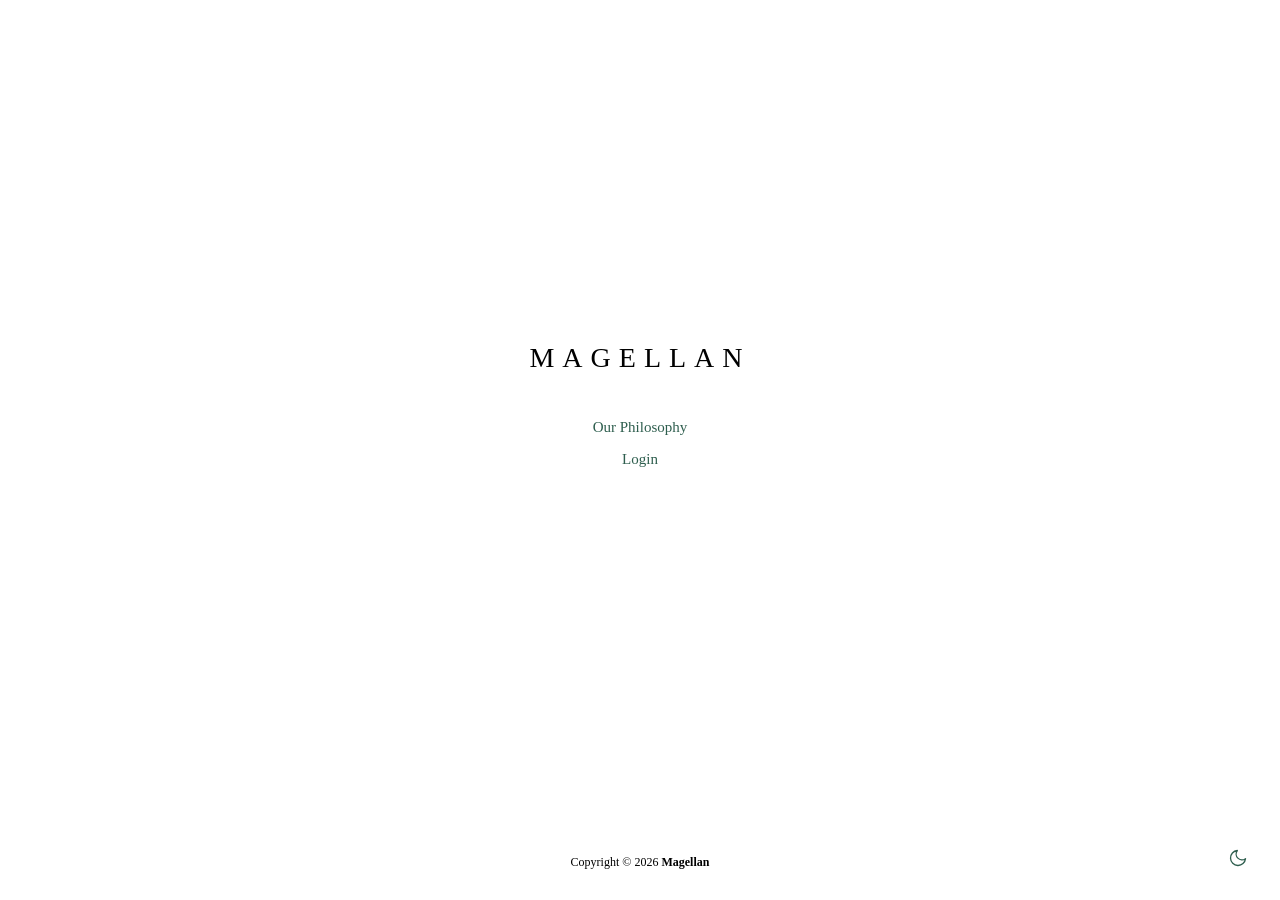
==== index.html @ 76f4eacd "tweaks" ====
<!DOCTYPE html>
<html lang="en">
<head>
    <meta charset="UTF-8">
    <meta name="viewport" content="width=device-width, initial-scale=1.0">
    <title>Magellan</title>
    <link rel="icon" type="image/png" href="favicon.png">
    <link rel="icon" type="image/x-icon" href="favicon.ico">
    <link rel="apple-touch-icon" href="apple-touch-icon.png">
    <meta property="og:title" content="Magellan">
    <meta property="og:description" content="Venture Capital">
    <meta property="og:image" content="https://magellanholdings.co/og-image.png">
    <meta property="og:type" content="website">
    <meta name="description" content="Magellan - Venture Capital">
    <script>(function(){try{var t=localStorage.getItem('magellan-theme');if(!t){t=(window.matchMedia&&window.matchMedia('(prefers-color-scheme: dark)').matches)?'dark':'light';}document.documentElement.setAttribute('data-theme',t);}catch(e){}})();</script>
    <link rel="stylesheet" href="theme.css">
    <style>
        html, body {
            height: 100%;
            margin: 0;
        }
        body {
            font-family: 'Times New Roman', Times, serif;
            background-color: var(--bg);
            color: var(--text);
            display: flex;
            align-items: flex-start;
            justify-content: center;
        }
        .wrapper {
            max-width: 800px;
            width: 100%;
            padding: 38vh 20px 20px;
        }
        .header {
            text-align: center;
            margin-bottom: 10px;
        }
        .header img {
            width: 160px;
            margin-bottom: 10px;
            border: none;
            outline: none;
        }
        .header img[alt]:after {
            display: none;
        }
        .header h1 {
            font-size: 28px;
            font-weight: normal;
            letter-spacing: 8px;
            margin: 0;
        }
        .links {
            text-align: center;
            padding: 20px 0;
            font-size: 15px;
        }
        .links a {
            color: var(--accent);
        }
        .links a:visited {
            color: var(--accent-hover);
        }
        .footer {
            position: fixed;
            bottom: 30px;
            left: 0;
            right: 0;
            text-align: center;
            font-size: 12px;
        }
        .footer a {
            color: var(--accent);
        }
        .footer p {
            margin: 0;
        }
    </style>
    <script src="site.js" defer></script>
</head>
<body>

<div class="wrapper">

<div class="header">
    <h1>MAGELLAN</h1>
</div>

<div class="links">
    <p><a href="philosophy.html">Our Philosophy</a></p>
    <p style="margin-top: 15px;"><a href="lp.html">Login</a></p>
</div>

<div class="footer">
    <p>Copyright &copy; 2026 <b>Magellan</b></p>
</div>

</div>

</body>
</html>
---- theme.css ----
/* ── Magellan shared theme ──────────────────────────────────────────────
   Light/dark color variables + floating audio & theme controls.
   Included on index.html, philosophy.html and lp.html.               */

:root,
:root[data-theme="light"] {
    --bg: #ffffff;
    --surface: #ffffff;
    --text: #000000;
    --text-muted: #555555;
    --text-faint: #999999;
    --accent: #2e5e4e;
    --accent-hover: #3a6b5a;
    --accent-soft-bg: #eef5f2;
    --border: #dddddd;
    --border-soft: #eeeeee;
    --border-fainter: #f0f0f0;
    --input-border: #cccccc;
    --on-accent: #ffffff;
    --status-seen-text: #777777;
    --status-seen-border: #bbbbbb;
    --status-seen-bg: #f5f5f5;
    --btn-outline-hover: #f5f5f5;
    --error: #aa3333;
    --control-shadow: rgba(0, 0, 0, 0.12);
}

:root[data-theme="dark"] {
    --bg: #121212;
    --surface: #1b1b1b;
    --text: #e8e8e8;
    --text-muted: #b0b0b0;
    --text-faint: #808080;
    --accent: #6fae97;
    --accent-hover: #8ac3ad;
    --accent-soft-bg: #17241f;
    --border: #333333;
    --border-soft: #2a2a2a;
    --border-fainter: #242424;
    --input-border: #444444;
    --on-accent: #10201a;
    --status-seen-text: #999999;
    --status-seen-border: #555555;
    --status-seen-bg: #262626;
    --btn-outline-hover: #262626;
    --error: #e07a7a;
    --control-shadow: rgba(0, 0, 0, 0.6);
}

html {
    color-scheme: light dark;
}

/* Smooth the flip between modes */
body {
    transition: background-color 0.25s ease, color 0.25s ease;
}

/* Clean, un-underlined links — underline only on hover as a subtle cue */
a {
    text-decoration: none;
}
a:hover {
    text-decoration: underline;
}

/* ── Floating controls ── */
.site-control {
    position: fixed;
    bottom: 20px;
    width: 44px;
    height: 44px;
    border: none;
    background: none;
    color: var(--accent);
    display: flex;
    align-items: center;
    justify-content: center;
    cursor: pointer;
    padding: 0;
    z-index: 1000;
    transition: color 0.2s ease, transform 0.15s ease;
}
.site-control:hover {
    color: var(--accent-hover);
    transform: translateY(-1px);
}
.site-control svg {
    width: 20px;
    height: 20px;
    display: block;
}
#themeControl {
    right: 20px;
}
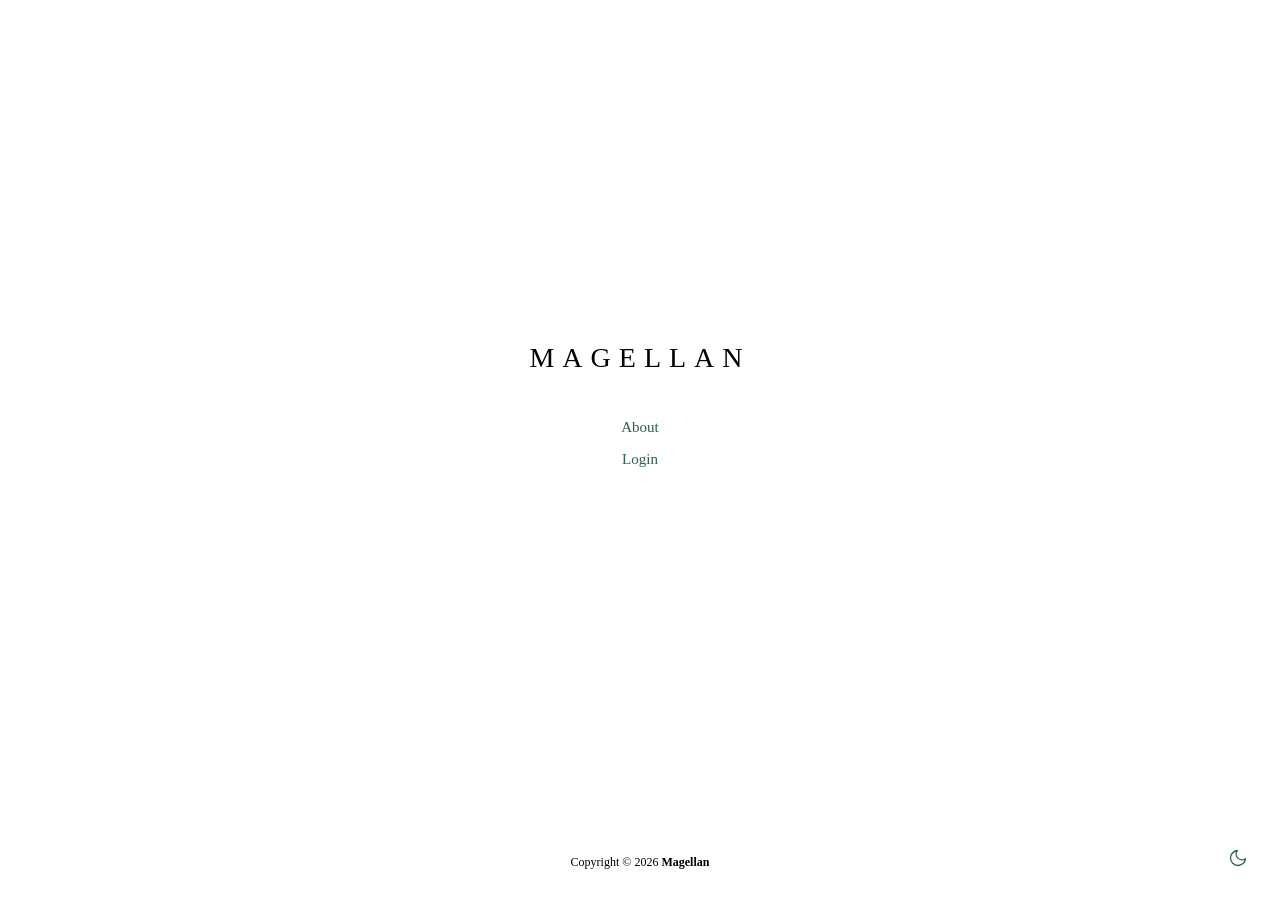
==== commit e9d7d836: "Update index.html" ====
--- a/index.html
+++ b/index.html
@@ -88,7 +88,7 @@
 </div>
 
 <div class="links">
-    <p><a href="philosophy.html">Our Philosophy</a></p>
+    <p><a href="philosophy.html"> About </a></p>
     <p style="margin-top: 15px;"><a href="lp.html">Login</a></p>
 </div>
 
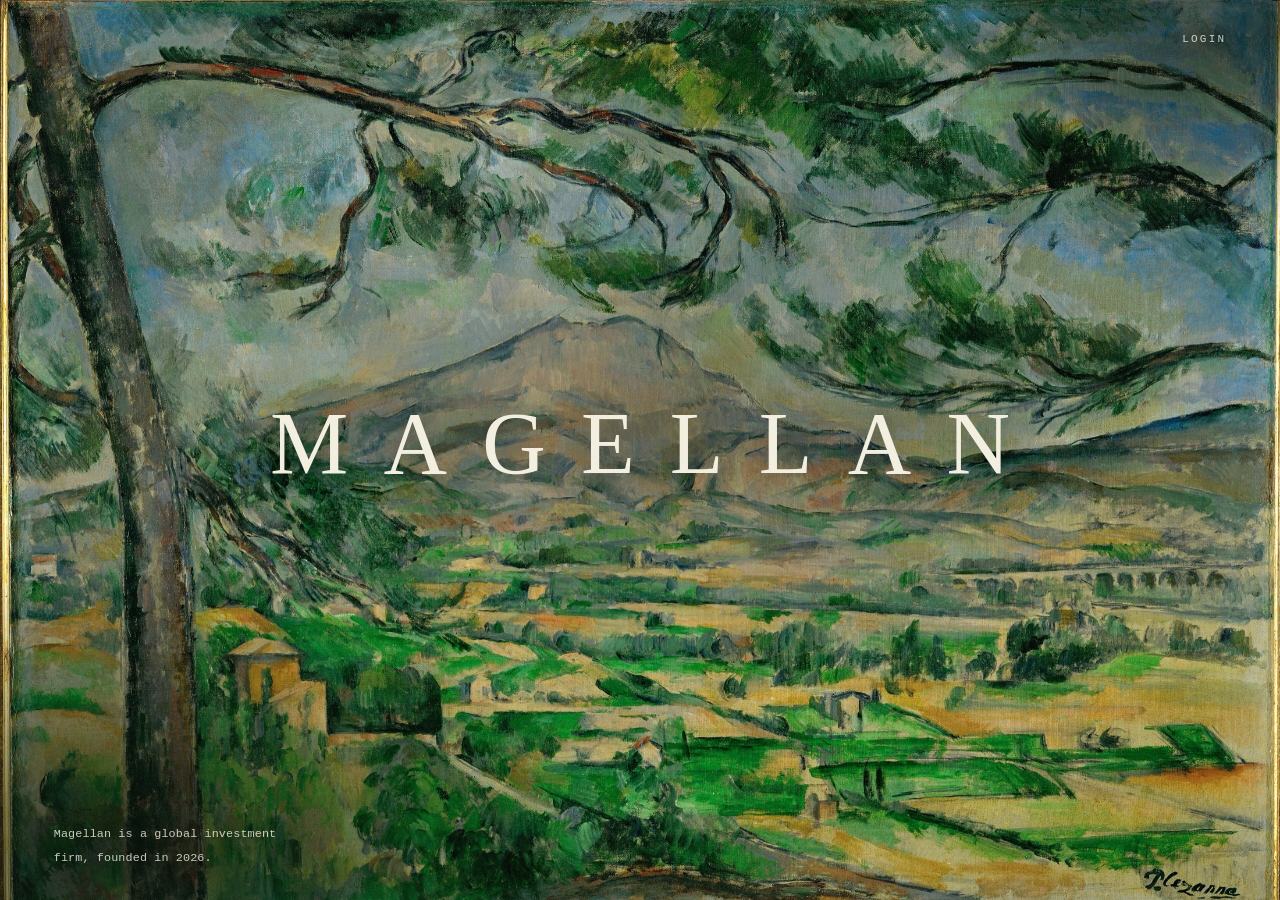
==== commit 1b6893cc: "New site: Cezanne one-pager with interactive wet paint Landing page is now a single full-bleed page " ====
--- a/index.html
+++ b/index.html
@@ -1,102 +1,501 @@
 <!DOCTYPE html>
 <html lang="en">
 <head>
-    <meta charset="UTF-8">
-    <meta name="viewport" content="width=device-width, initial-scale=1.0">
-    <title>Magellan</title>
-    <link rel="icon" type="image/png" href="favicon.png">
-    <link rel="icon" type="image/x-icon" href="favicon.ico">
-    <link rel="apple-touch-icon" href="apple-touch-icon.png">
-    <meta property="og:title" content="Magellan">
-    <meta property="og:description" content="Venture Capital">
-    <meta property="og:image" content="https://magellanholdings.co/og-image.png">
-    <meta property="og:type" content="website">
-    <meta name="description" content="Magellan - Venture Capital">
-    <script>(function(){try{var t=localStorage.getItem('magellan-theme');if(!t){t=(window.matchMedia&&window.matchMedia('(prefers-color-scheme: dark)').matches)?'dark':'light';}document.documentElement.setAttribute('data-theme',t);}catch(e){}})();</script>
-    <link rel="stylesheet" href="theme.css">
-    <style>
-        html, body {
-            height: 100%;
-            margin: 0;
-        }
-        body {
-            font-family: 'Times New Roman', Times, serif;
-            background-color: var(--bg);
-            color: var(--text);
-            display: flex;
-            align-items: flex-start;
-            justify-content: center;
-        }
-        .wrapper {
-            max-width: 800px;
-            width: 100%;
-            padding: 38vh 20px 20px;
-        }
-        .header {
-            text-align: center;
-            margin-bottom: 10px;
-        }
-        .header img {
-            width: 160px;
-            margin-bottom: 10px;
-            border: none;
-            outline: none;
-        }
-        .header img[alt]:after {
-            display: none;
-        }
-        .header h1 {
-            font-size: 28px;
-            font-weight: normal;
-            letter-spacing: 8px;
-            margin: 0;
-        }
-        .links {
-            text-align: center;
-            padding: 20px 0;
-            font-size: 15px;
-        }
-        .links a {
-            color: var(--accent);
-        }
-        .links a:visited {
-            color: var(--accent-hover);
-        }
-        .footer {
-            position: fixed;
-            bottom: 30px;
-            left: 0;
-            right: 0;
-            text-align: center;
-            font-size: 12px;
-        }
-        .footer a {
-            color: var(--accent);
-        }
-        .footer p {
-            margin: 0;
-        }
-    </style>
-    <script src="site.js" defer></script>
+<meta charset="UTF-8">
+<meta name="viewport" content="width=device-width, initial-scale=1.0, viewport-fit=cover">
+<title>Magellan</title>
+<meta name="description" content="Magellan is a global investment firm, founded in 2026.">
+<meta name="theme-color" content="#182a1d">
+<meta property="og:title" content="Magellan">
+<meta property="og:description" content="Magellan is a global investment firm, founded in 2026.">
+<meta property="og:image" content="https://magellanholdings.co/og-image.png">
+<meta property="og:type" content="website">
+<link rel="icon" href="data:image/svg+xml,%3Csvg xmlns='http://www.w3.org/2000/svg' viewBox='0 0 32 32'%3E%3Crect width='32' height='32' fill='%23182a1d'/%3E%3Cpath d='M4 24 L14 9 L20 17 L24 12 L29 24 Z' fill='%23a3b48b'/%3E%3Crect y='24' width='32' height='4' fill='%23b3a44e'/%3E%3C/svg%3E">
+<style>
+/* ─────────────────────────────────────────────────────────────
+   Magellan — one page.
+
+   The canvas shows Cézanne's Mont Sainte-Victoire with Large
+   Pine (Courtauld, c. 1887; public domain — Cézanne died 1906).
+   The painting is wet: drag and the brush hauls its pigment
+   around, then the paint settles back exactly as it was.
+
+   Nothing on the page moves on its own.
+   ───────────────────────────────────────────────────────────── */
+
+:root{
+    /* Palette sampled from the painting: deep pine, warm cream,
+       olive-gold fields, sage. */
+    --ink:       #f2efe1;
+    --ink-soft:  rgba(242, 239, 225, 0.82);
+    --ink-faint: rgba(242, 239, 225, 0.55);
+    --ground:    #182a1d;
+    --gold:      #b3a44e;
+    --serif:     'Times New Roman', Times, serif;
+    /* Utility face: a plain machine mono against the painted serif.
+       Swap the first entries for 'Courier New' if you want the softer,
+       more literal typewriter. */
+    --mono:      ui-monospace, SFMono-Regular, 'SF Mono', Menlo, Consolas,
+                 'Liberation Mono', 'Courier New', monospace;
+    --gutter:    clamp(22px, 4.2vw, 56px);
+}
+
+*{ box-sizing: border-box; }
+
+html, body{
+    height: 100%;
+    margin: 0;
+    overflow: hidden;               /* one page — nothing to scroll to */
+}
+
+body{
+    font-family: var(--serif);
+    color: var(--ink);
+    background: var(--ground);
+}
+
+a{ color: var(--ink-soft); text-decoration: none; }
+a:hover{ color: var(--ink); }
+a:focus-visible{ outline: 1px solid var(--ink-soft); outline-offset: 5px; }
+
+/* ── The painting ───────────────────────────────────────────── */
+
+#stage{
+    position: fixed;
+    inset: 0;
+    z-index: 0;
+    overflow: hidden;
+    background: var(--ground);
+    cursor: crosshair;
+    /* Revealed finished — the visitor arrives to a painting. */
+    opacity: 0;
+    transition: opacity 1.5s ease;
+}
+.ready #stage{ opacity: 1; }
+
+#paint{
+    position: absolute;
+    inset: 0;
+    width: 100%;
+    height: 100%;
+    display: block;
+}
+
+/* Just enough shade in the corners to hold the type — tinted to the
+   painting's own pine-shadow green, not a neutral black. */
+#vignette{
+    position: fixed;
+    inset: 0;
+    z-index: 2;
+    pointer-events: none;
+    background:
+        radial-gradient(58% 46% at 8% 96%,  rgba(12,22,14,0.72) 0%, rgba(12,22,14,0) 72%),
+        radial-gradient(34% 30% at 96% 4%,  rgba(12,22,14,0.55) 0%, rgba(12,22,14,0) 72%),
+        radial-gradient(52% 40% at 50% 46%, rgba(12,22,14,0.30) 0%, rgba(12,22,14,0) 78%);
+}
+
+/* ── Type ───────────────────────────────────────────────────── */
+
+.layer{
+    position: fixed;
+    z-index: 10;
+    pointer-events: none;
+    opacity: 0;
+    /* Type follows the picture in, not the other way round. */
+    transition: opacity 1.5s ease 0.7s, transform 1.5s cubic-bezier(.22,.8,.3,1) 0.7s;
+}
+.ready .layer{ opacity: 1; transform: none; }
+.layer a{ pointer-events: auto; }
+
+/* Wordmark — the only thing in the middle of the page. Nudged just
+   above true centre: a mark sitting on the mathematical middle of a
+   frame always reads slightly low. */
+#wordmark{
+    inset: 0;
+    display: grid;
+    place-items: center;
+    align-content: center;
+    padding-bottom: 4.5vh;
+    transform: translateY(14px);
+}
+#wordmark h1{
+    margin: 0;
+    font-weight: normal;
+    font-size: clamp(30px, 7.6vw, 88px);
+    letter-spacing: 0.4em;
+    text-indent: 0.4em;                 /* offsets the trailing space */
+    text-transform: uppercase;
+    line-height: 1;
+    text-shadow: 0 2px 44px rgba(12,22,14,0.85), 0 0 90px rgba(12,22,14,0.6);
+}
+
+/* The single line of copy, typed out in the corner — the one flat,
+   mechanical thing on a page of wet paint. */
+#corner{
+    left: var(--gutter);
+    bottom: clamp(22px, 4.4vh, 44px);
+    max-width: min(33ch, 78vw);
+    transform: translateY(10px);
+}
+#corner p{
+    margin: 0;
+    font-family: var(--mono);
+    font-size: clamp(11.5px, 0.92vw, 13.5px);
+    line-height: 2;
+    letter-spacing: 0.01em;
+    text-wrap: balance;
+    color: var(--ink-soft);
+    text-shadow: 0 1px 18px rgba(12,22,14,0.95);
+}
+
+/* Login, tucked in the opposite corner. */
+#login{
+    right: var(--gutter);
+    top: clamp(20px, 4vh, 38px);
+    transform: translateY(-8px);
+}
+#login a{
+    font-family: var(--mono);
+    font-size: 11px;
+    letter-spacing: 0.2em;
+    text-transform: uppercase;
+    text-shadow: 0 1px 16px rgba(12,22,14,0.95);
+    border-bottom: 1px solid rgba(242,239,225,0);
+    padding-bottom: 3px;
+    transition: border-color 0.35s ease, color 0.35s ease;
+}
+#login a:hover{ border-bottom-color: rgba(242,239,225,0.55); }
+
+@media (max-width: 640px){
+    #corner{ max-width: 78vw; bottom: clamp(18px, 3vh, 30px); }
+}
+
+@media (prefers-reduced-motion: reduce){
+    .layer{ transition: opacity 0.3s ease; }
+    #stage{ transition: opacity 0.3s ease; }
+}
+</style>
 </head>
 <body>
 
-<div class="wrapper">
-
-<div class="header">
-    <h1>MAGELLAN</h1>
+<div id="stage"><canvas id="paint" aria-hidden="true"></canvas></div>
+<div id="vignette" aria-hidden="true"></div>
+
+<div class="layer" id="wordmark"><h1>Magellan</h1></div>
+
+<div class="layer" id="corner">
+    <p>Magellan is a global investment firm, founded in 2026.</p>
 </div>
 
-<div class="links">
-    <p><a href="philosophy.html"> About </a></p>
-    <p style="margin-top: 15px;"><a href="lp.html">Login</a></p>
-</div>
-
-<div class="footer">
-    <p>Copyright &copy; 2026 <b>Magellan</b></p>
-</div>
-
-</div>
-
+<div class="layer" id="login"><a href="lp.html">Login</a></div>
+
+<script>
+(function () {
+'use strict';
+
+function clamp(v, a, b) { return v < a ? a : v > b ? b : v; }
+
+var reduceMotion = window.matchMedia('(prefers-reduced-motion: reduce)').matches;
+
+/* ═══════════════════════════════════════════════════════════════
+   1 · Canvas plumbing
+   ═══════════════════════════════════════════════════════════════ */
+
+var stage = document.getElementById('stage');
+var cv    = document.getElementById('paint');
+var ctx   = cv.getContext('2d');
+var base  = document.createElement('canvas');   /* the clean painting */
+var bctx  = base.getContext('2d');
+
+var W = 0, H = 0, dpr = 1;
+
+function sizeCanvases() {
+    W = stage.clientWidth || window.innerWidth;
+    H = stage.clientHeight || window.innerHeight;
+
+    dpr = Math.min(window.devicePixelRatio || 1, 2);
+    var longest = Math.max(W, H) * dpr;
+    if (longest > 2600) dpr = Math.max(1, dpr * 2600 / longest);
+
+    base.width  = Math.round(W * dpr);
+    base.height = Math.round(H * dpr);
+}
+
+/* Setting canvas.width clears it, so on a resize the visible canvas
+   keeps the old frame until the new one is ready to swap in. */
+function adoptVisibleSize() {
+    if (cv.width !== base.width || cv.height !== base.height) {
+        cv.width  = base.width;
+        cv.height = base.height;
+    }
+    ctx.setTransform(dpr, 0, 0, dpr, 0, 0);
+}
+
+/* ═══════════════════════════════════════════════════════════════
+   2 · The painting
+   `mont-sainte-victoire.jpg` is the Courtauld scan of the original,
+   public domain (Cézanne died 1906).
+   ═══════════════════════════════════════════════════════════════ */
+
+var art = new Image();
+var artReady = false, booted = false;
+
+art.onload  = function () { artReady = true; boot(); };
+art.onerror = function () { artReady = false; boot(); };
+art.src = 'mont-sainte-victoire.jpg';
+setTimeout(function () { boot(); }, 5000);      /* never show nothing */
+
+/* The painting on a plain dark ground — it fills the frame wherever it
+   can. Where filling would mean cutting away more than about 40% of
+   the width (a portrait phone), the whole canvas is shown instead.
+   The vertical crop is anchored high, so what gets lost is foreground
+   field rather than the pine branch arching over the mountain. */
+function drawArt() {
+    var pw = base.width, ph = base.height;
+    bctx.setTransform(1, 0, 0, 1, 0, 0);
+    bctx.fillStyle = '#182a1d';
+    bctx.fillRect(0, 0, pw, ph);
+    if (!artReady) return;
+
+    var coverS   = Math.max(pw / art.width, ph / art.height);
+    var containS = Math.min(pw / art.width, ph / art.height);
+    var fit = (coverS / containS > 1.7) ? containS : coverS;
+
+    var fw = art.width * fit, fh = art.height * fit;
+    var fx = (pw - fw) / 2;
+    var fy = fh > ph ? (ph - fh) * 0.18      /* crop: keep the branch */
+                     : (ph - fh) * 0.43;     /* letterbox: sit high */
+
+    bctx.drawImage(art, fx, fy, fw, fh);
+}
+
+/* ═══════════════════════════════════════════════════════════════
+   3 · Smudging — a loaded brush in wet oil, the only motion here
+
+   A colour-smudge, not a blur. The brush carries a persistent *load*
+   of pigment: each dab lays down some of what the bristles hold, then
+   lifts some of what lies AHEAD into the load. Because the load
+   survives the whole stroke, colour picked up in one place is still
+   being deposited far beyond it — drag out of the golden fields and
+   you pull ochre into the sky, and the two genuinely mix.
+   ═══════════════════════════════════════════════════════════════ */
+
+var stamp = document.createElement('canvas');
+var sctx  = stamp.getContext('2d');
+var load  = document.createElement('canvas');   /* pigment on the bristles */
+var lctx  = load.getContext('2d');
+var loaded = false;
+var maskGrad = null, maskFor = -1;
+
+var BRUSH = 30;                                  /* CSS px radius */
+
+/* Firm in the middle, feathering to nothing at the rim, so dabs overlap
+   without leaving a hard disc edge but still deposit solid pigment. */
+function bristleMask(d) {
+    if (maskFor !== d) {
+        var g = sctx.createRadialGradient(d / 2, d / 2, 0, d / 2, d / 2, d / 2);
+        g.addColorStop(0.00, 'rgba(0,0,0,1)');
+        g.addColorStop(0.55, 'rgba(0,0,0,0.96)');
+        g.addColorStop(0.85, 'rgba(0,0,0,0.52)');
+        g.addColorStop(1.00, 'rgba(0,0,0,0)');
+        maskGrad = g; maskFor = d;
+    }
+    return maskGrad;
+}
+
+var smudged = false, healTicks = 0;
+
+function brushSize() {
+    var rd = Math.max(4, Math.round(BRUSH * dpr));
+    var d = rd * 2;
+    if (stamp.width !== d) {
+        stamp.width = stamp.height = d;
+        load.width = load.height = d;
+        maskFor = -1;
+        loaded = false;
+    }
+    return rd;
+}
+
+/* Charge the bristles from the canvas at full opacity. Everything after
+   this is a running average, so the load must start opaque or every
+   deposit would be a translucent film — varnish instead of pigment. */
+function chargeBrush(cssX, cssY) {
+    var rd = brushSize(), d = rd * 2;
+    lctx.setTransform(1, 0, 0, 1, 0, 0);
+    lctx.globalCompositeOperation = 'copy';
+    lctx.globalAlpha = 1;
+    lctx.drawImage(cv, cssX * dpr - rd, cssY * dpr - rd, d, d, 0, 0, d, d);
+    lctx.globalCompositeOperation = 'source-over';
+    loaded = true;
+}
+
+function smudgeDab(cssX, cssY, dirX, dirY, deposit, pickup) {
+    var rd = brushSize(), d = rd * 2;
+    var px = cssX * dpr, py = cssY * dpr;
+
+    if (!loaded) { chargeBrush(cssX, cssY); return; }
+
+    /* deposit — masked copy of the load, laid onto the painting */
+    sctx.setTransform(1, 0, 0, 1, 0, 0);
+    sctx.globalCompositeOperation = 'copy';
+    sctx.globalAlpha = 1;
+    sctx.drawImage(load, 0, 0);
+    sctx.globalCompositeOperation = 'destination-in';
+    sctx.fillStyle = bristleMask(d);
+    sctx.fillRect(0, 0, d, d);
+    sctx.globalCompositeOperation = 'source-over';
+
+    ctx.setTransform(1, 0, 0, 1, 0, 0);
+    ctx.globalAlpha = deposit;
+    ctx.drawImage(stamp, 0, 0, d, d, px - rd, py - rd, d, d);
+    ctx.globalAlpha = 1;
+    ctx.setTransform(dpr, 0, 0, dpr, 0, 0);
+
+    /* pickup — sampled from AHEAD of the brush, so the bristles absorb
+       paint they have not touched yet. Sampling underneath meant the
+       brush kept re-absorbing its own trail, and the load never carried
+       one colour far enough to meet another. */
+    var lx = px + dirX * rd * 1.15;
+    var ly = py + dirY * rd * 1.15;
+
+    sctx.globalCompositeOperation = 'copy';
+    sctx.drawImage(cv, lx - rd, ly - rd, d, d, 0, 0, d, d);
+    sctx.globalCompositeOperation = 'destination-in';
+    sctx.fillStyle = bristleMask(d);
+    sctx.fillRect(0, 0, d, d);
+    sctx.globalCompositeOperation = 'source-over';
+
+    lctx.globalAlpha = pickup;
+    lctx.drawImage(stamp, 0, 0);
+    lctx.globalAlpha = 1;
+
+    smudged = true;
+    healTicks = 0;
+}
+
+/* Walk the pointer's path in small steps so the smear is continuous
+   instead of a row of separate blobs. */
+function smudgeAlong(x0, y0, x1, y1) {
+    var dx = x1 - x0, dy = y1 - y0;
+    var dist = Math.hypot(dx, dy);
+    if (dist < 0.6) return;
+
+    /* A jump means a new stroke: recharge rather than dragging colour
+       across the gap from wherever the cursor used to be. */
+    if (dist > BRUSH * 4) { chargeBrush(x1, y1); return; }
+
+    var ux = dx / dist, uy = dy / dist;
+    var step = Math.max(2.5, BRUSH * 0.22);
+    var steps = Math.min(48, Math.ceil(dist / step));
+    var sx = dx / steps, sy = dy / steps;
+
+    /* How far colour travels before it blends away is roughly
+       step / pickup. At a pickup of 0.34 that was ~14px — nothing ever
+       reached a different colour. At ~0.10 it carries a few hundred,
+       which is what makes two colours actually mix. */
+    var speed = clamp(dist / 40, 0, 1);
+    var deposit = 0.42 + speed * 0.20;
+    var pickup  = 0.16 - speed * 0.09;
+
+    for (var i = 1; i <= steps; i++) {
+        smudgeDab(x0 + sx * i, y0 + sy * i, ux, uy, deposit, pickup);
+    }
+}
+
+function toCanvasPx(clientX, clientY) {
+    var r = cv.getBoundingClientRect();
+    return [(clientX - r.left) * (W / r.width),
+            (clientY - r.top) * (H / r.height)];
+}
+
+var lastX = 0, lastY = 0, hasLast = false;
+
+window.addEventListener('pointermove', function (e) {
+    if (reduceMotion || phase !== 'live') return;
+    var p = toCanvasPx(e.clientX, e.clientY);
+    if (hasLast) smudgeAlong(lastX, lastY, p[0], p[1]);
+    else chargeBrush(p[0], p[1]);
+    lastX = p[0]; lastY = p[1]; hasLast = true;
+}, { passive: true });
+
+/* A press pushes the paint outward from under the fingertip. */
+window.addEventListener('pointerdown', function (e) {
+    if (reduceMotion || phase !== 'live') return;
+    var p = toCanvasPx(e.clientX, e.clientY);
+    chargeBrush(p[0], p[1]);
+    for (var i = 0; i < 16; i++) {
+        var a = (i / 16) * Math.PI * 2;
+        smudgeDab(p[0] + Math.cos(a) * 15, p[1] + Math.sin(a) * 15,
+                  Math.cos(a), Math.sin(a), 0.42, 0.14);
+    }
+    lastX = p[0]; lastY = p[1]; hasLast = true;
+}, { passive: true });
+
+window.addEventListener('pointerleave', function () { hasLast = false; loaded = false; });
+window.addEventListener('blur', function () { hasLast = false; loaded = false; });
+
+/* ═══════════════════════════════════════════════════════════════
+   4 · Boot + heal
+   ═══════════════════════════════════════════════════════════════ */
+
+var phase = 'loading';
+
+function present() {
+    sizeCanvases();
+    drawArt();
+    adoptVisibleSize();
+    ctx.setTransform(dpr, 0, 0, dpr, 0, 0);
+    ctx.clearRect(0, 0, W, H);
+    ctx.drawImage(base, 0, 0, W, H);
+    smudged = false;
+    healTicks = 0;
+    hasLast = false;
+    loaded = false;
+    phase = 'live';
+    document.body.classList.add('ready');
+}
+
+function boot() {
+    if (booted) return;
+    booted = true;
+    present();
+    requestAnimationFrame(frame);
+}
+
+var resizeTimer = null;
+window.addEventListener('resize', function () {
+    clearTimeout(resizeTimer);
+    resizeTimer = setTimeout(function () {
+        /* Ignore the mobile URL-bar height wobble. */
+        if (Math.abs(stage.clientWidth - W) < 2 &&
+            Math.abs(stage.clientHeight - H) < 90) return;
+        present();
+    }, 260);
+});
+
+function frame() {
+    if (!reduceMotion && phase === 'live' && smudged) {
+        /* Nothing animates on its own. This runs only after the paint
+           has been pushed, and only once the brush has been still for a
+           beat — washing the original back over the canvas *while* it
+           is worked is what makes a smudge read as varnish. Then the
+           paint creeps back over about ten seconds, lands exactly true,
+           and stops drawing entirely. */
+        healTicks++;
+        if (healTicks > 26) {
+            var heal = 0.012;
+            if (healTicks > 560) { heal = 1; smudged = false; }
+            ctx.setTransform(dpr, 0, 0, dpr, 0, 0);
+            ctx.globalAlpha = heal;
+            ctx.drawImage(base, 0, 0, W, H);
+            ctx.globalAlpha = 1;
+        }
+    }
+    requestAnimationFrame(frame);
+}
+
+})();
+</script>
 </body>
 </html>
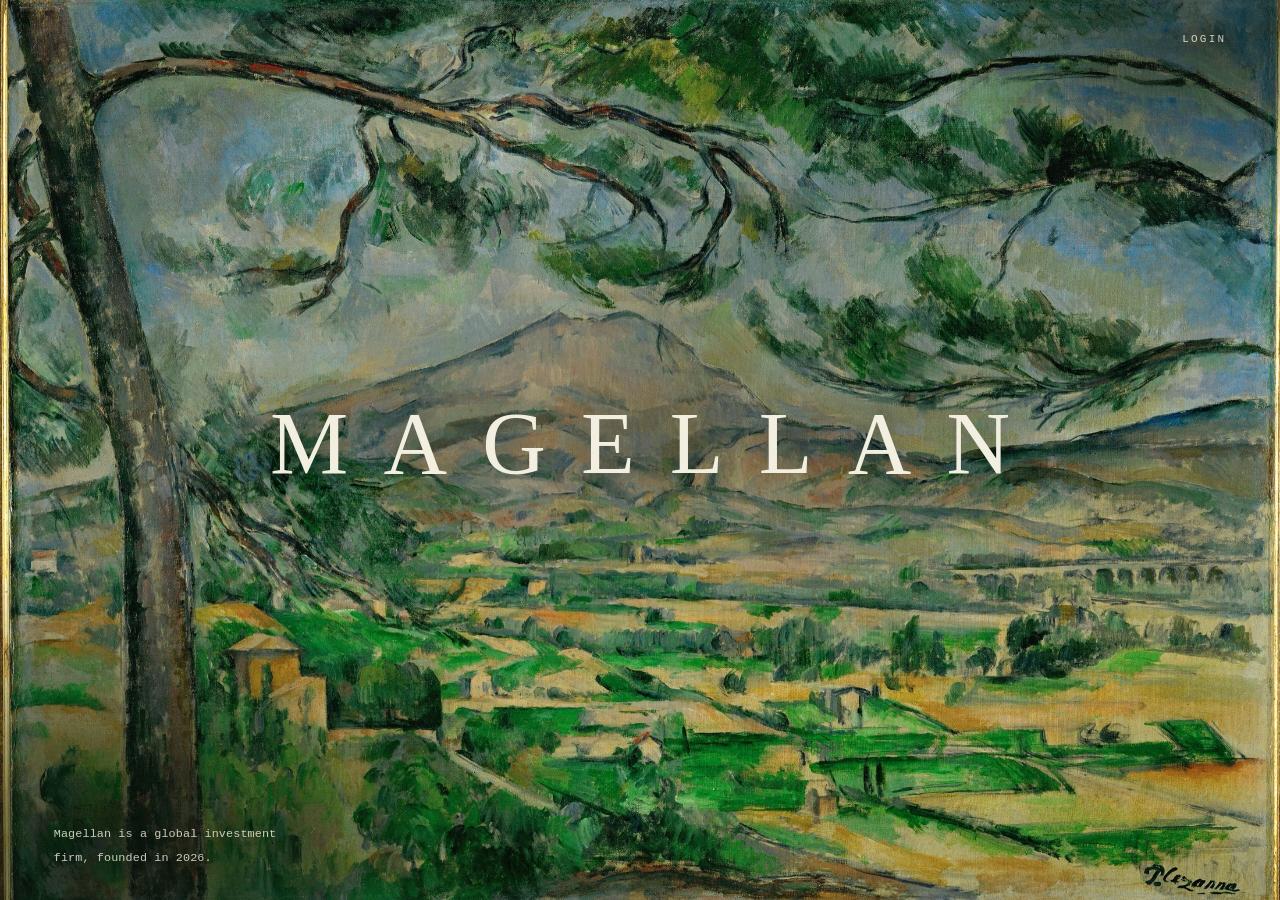
==== commit 27d47360: "Mobile: painting fills the screen like desktop Switch drawArt to cover-fit on every viewport instead" ====
--- a/index.html
+++ b/index.html
@@ -8,9 +8,11 @@
 <meta name="theme-color" content="#182a1d">
 <meta property="og:title" content="Magellan">
 <meta property="og:description" content="Magellan is a global investment firm, founded in 2026.">
-<meta property="og:image" content="https://magellanholdings.co/og-image.png">
+<meta property="og:image" content="https://magellanholdings.co/og-image.jpg?v=2">
 <meta property="og:type" content="website">
-<link rel="icon" href="data:image/svg+xml,%3Csvg xmlns='http://www.w3.org/2000/svg' viewBox='0 0 32 32'%3E%3Crect width='32' height='32' fill='%23182a1d'/%3E%3Cpath d='M4 24 L14 9 L20 17 L24 12 L29 24 Z' fill='%23a3b48b'/%3E%3Crect y='24' width='32' height='4' fill='%23b3a44e'/%3E%3C/svg%3E">
+<link rel="icon" type="image/png" href="favicon.png">
+<link rel="icon" type="image/x-icon" href="favicon.ico">
+<link rel="apple-touch-icon" href="apple-touch-icon.png">
 <style>
 /* ─────────────────────────────────────────────────────────────
    Magellan — one page.
@@ -46,12 +48,14 @@
     height: 100%;
     margin: 0;
     overflow: hidden;               /* one page — nothing to scroll to */
+    overscroll-behavior: none;      /* no pull-to-refresh over the paint */
 }
 
 body{
     font-family: var(--serif);
     color: var(--ink);
     background: var(--ground);
+    -webkit-tap-highlight-color: transparent;
 }
 
 a{ color: var(--ink-soft); text-decoration: none; }
@@ -67,6 +71,9 @@
     overflow: hidden;
     background: var(--ground);
     cursor: crosshair;
+    /* A finger drag smudges — it must never scroll, zoom, or trigger
+       pull-to-refresh instead. */
+    touch-action: none;
     /* Revealed finished — the visitor arrives to a painting. */
     opacity: 0;
     transition: opacity 1.5s ease;
@@ -132,8 +139,8 @@
 /* The single line of copy, typed out in the corner — the one flat,
    mechanical thing on a page of wet paint. */
 #corner{
-    left: var(--gutter);
-    bottom: clamp(22px, 4.4vh, 44px);
+    left: max(var(--gutter), env(safe-area-inset-left));
+    bottom: calc(clamp(22px, 4.4vh, 44px) + env(safe-area-inset-bottom));
     max-width: min(33ch, 78vw);
     transform: translateY(10px);
 }
@@ -150,8 +157,8 @@
 
 /* Login, tucked in the opposite corner. */
 #login{
-    right: var(--gutter);
-    top: clamp(20px, 4vh, 38px);
+    right: max(var(--gutter), env(safe-area-inset-right));
+    top: calc(clamp(20px, 4vh, 38px) + env(safe-area-inset-top));
     transform: translateY(-8px);
 }
 #login a{
@@ -245,11 +252,12 @@
 art.src = 'mont-sainte-victoire.jpg';
 setTimeout(function () { boot(); }, 5000);      /* never show nothing */
 
-/* The painting on a plain dark ground — it fills the frame wherever it
-   can. Where filling would mean cutting away more than about 40% of
-   the width (a portrait phone), the whole canvas is shown instead.
-   The vertical crop is anchored high, so what gets lost is foreground
-   field rather than the pine branch arching over the mountain. */
+/* Cover-fit on every screen, the way it reads on desktop: the painting
+   fills the whole viewport and the aspect ratio the frame can't hold is
+   cropped, rather than the picture floating in a letterbox. On a tall
+   phone this crops the far sides — the anchor keeps the mountain
+   centred and leans a touch left so the pine trunk survives, and it
+   sits high so the crop takes foreground field, not the arching branch. */
 function drawArt() {
     var pw = base.width, ph = base.height;
     bctx.setTransform(1, 0, 0, 1, 0, 0);
@@ -257,14 +265,10 @@
     bctx.fillRect(0, 0, pw, ph);
     if (!artReady) return;
 
-    var coverS   = Math.max(pw / art.width, ph / art.height);
-    var containS = Math.min(pw / art.width, ph / art.height);
-    var fit = (coverS / containS > 1.7) ? containS : coverS;
-
+    var fit = Math.max(pw / art.width, ph / art.height);
     var fw = art.width * fit, fh = art.height * fit;
-    var fx = (pw - fw) / 2;
-    var fy = fh > ph ? (ph - fh) * 0.18      /* crop: keep the branch */
-                     : (ph - fh) * 0.43;     /* letterbox: sit high */
+    var fx = (pw - fw) * 0.42;
+    var fy = (ph - fh) * 0.35;
 
     bctx.drawImage(art, fx, fy, fw, fh);
 }
@@ -287,7 +291,8 @@
 var loaded = false;
 var maskGrad = null, maskFor = -1;
 
-var BRUSH = 30;                                  /* CSS px radius */
+var coarse = window.matchMedia('(pointer: coarse)').matches;
+var BRUSH = coarse ? 42 : 30;                    /* CSS px radius — wider under a finger */
 
 /* Firm in the middle, feathering to nothing at the rim, so dabs overlap
    without leaving a hard disc edge but still deposit solid pigment. */
@@ -303,7 +308,7 @@
     return maskGrad;
 }
 
-var smudged = false, healTicks = 0;
+var smudged = false, lastDab = 0, lastFrameT = 0;
 
 function brushSize() {
     var rd = Math.max(4, Math.round(BRUSH * dpr));
@@ -371,7 +376,7 @@
     lctx.globalAlpha = 1;
 
     smudged = true;
-    healTicks = 0;
+    lastDab = performance.now();
 }
 
 /* Walk the pointer's path in small steps so the smear is continuous
@@ -443,13 +448,18 @@
 
 function present() {
     sizeCanvases();
+    /* If the layout hasn't given us a size yet (image can load before
+       first paint), retry next frame rather than drawing a 0×0 canvas. */
+    if (base.width < 1 || base.height < 1) {
+        requestAnimationFrame(present);
+        return;
+    }
     drawArt();
     adoptVisibleSize();
     ctx.setTransform(dpr, 0, 0, dpr, 0, 0);
     ctx.clearRect(0, 0, W, H);
     ctx.drawImage(base, 0, 0, W, H);
     smudged = false;
-    healTicks = 0;
     hasLast = false;
     loaded = false;
     phase = 'live';
@@ -474,24 +484,30 @@
     }, 260);
 });
 
-function frame() {
+function frame(t) {
     if (!reduceMotion && phase === 'live' && smudged) {
         /* Nothing animates on its own. This runs only after the paint
            has been pushed, and only once the brush has been still for a
            beat — washing the original back over the canvas *while* it
-           is worked is what makes a smudge read as varnish. Then the
-           paint creeps back over about ten seconds, lands exactly true,
-           and stops drawing entirely. */
-        healTicks++;
-        if (healTicks > 26) {
-            var heal = 0.012;
-            if (healTicks > 560) { heal = 1; smudged = false; }
+           is worked is what makes a smudge read as varnish.
+
+           Timing is wall-clock, not frame-count: phones and background
+           tabs throttle requestAnimationFrame, and a frame-counted heal
+           there stalls just short of the original for minutes. On the
+           clock it creeps back over ~10s and snaps exactly true at
+           10.4s no matter the frame rate, then stops drawing. */
+        var since = t - lastDab;
+        if (since > 430) {
+            var dt = Math.min(100, t - (lastFrameT || t));
+            var heal = Math.min(1, dt * 0.00072);
+            if (since > 10400) { heal = 1; smudged = false; }
             ctx.setTransform(dpr, 0, 0, dpr, 0, 0);
             ctx.globalAlpha = heal;
             ctx.drawImage(base, 0, 0, W, H);
             ctx.globalAlpha = 1;
         }
     }
+    lastFrameT = t;
     requestAnimationFrame(frame);
 }
 
